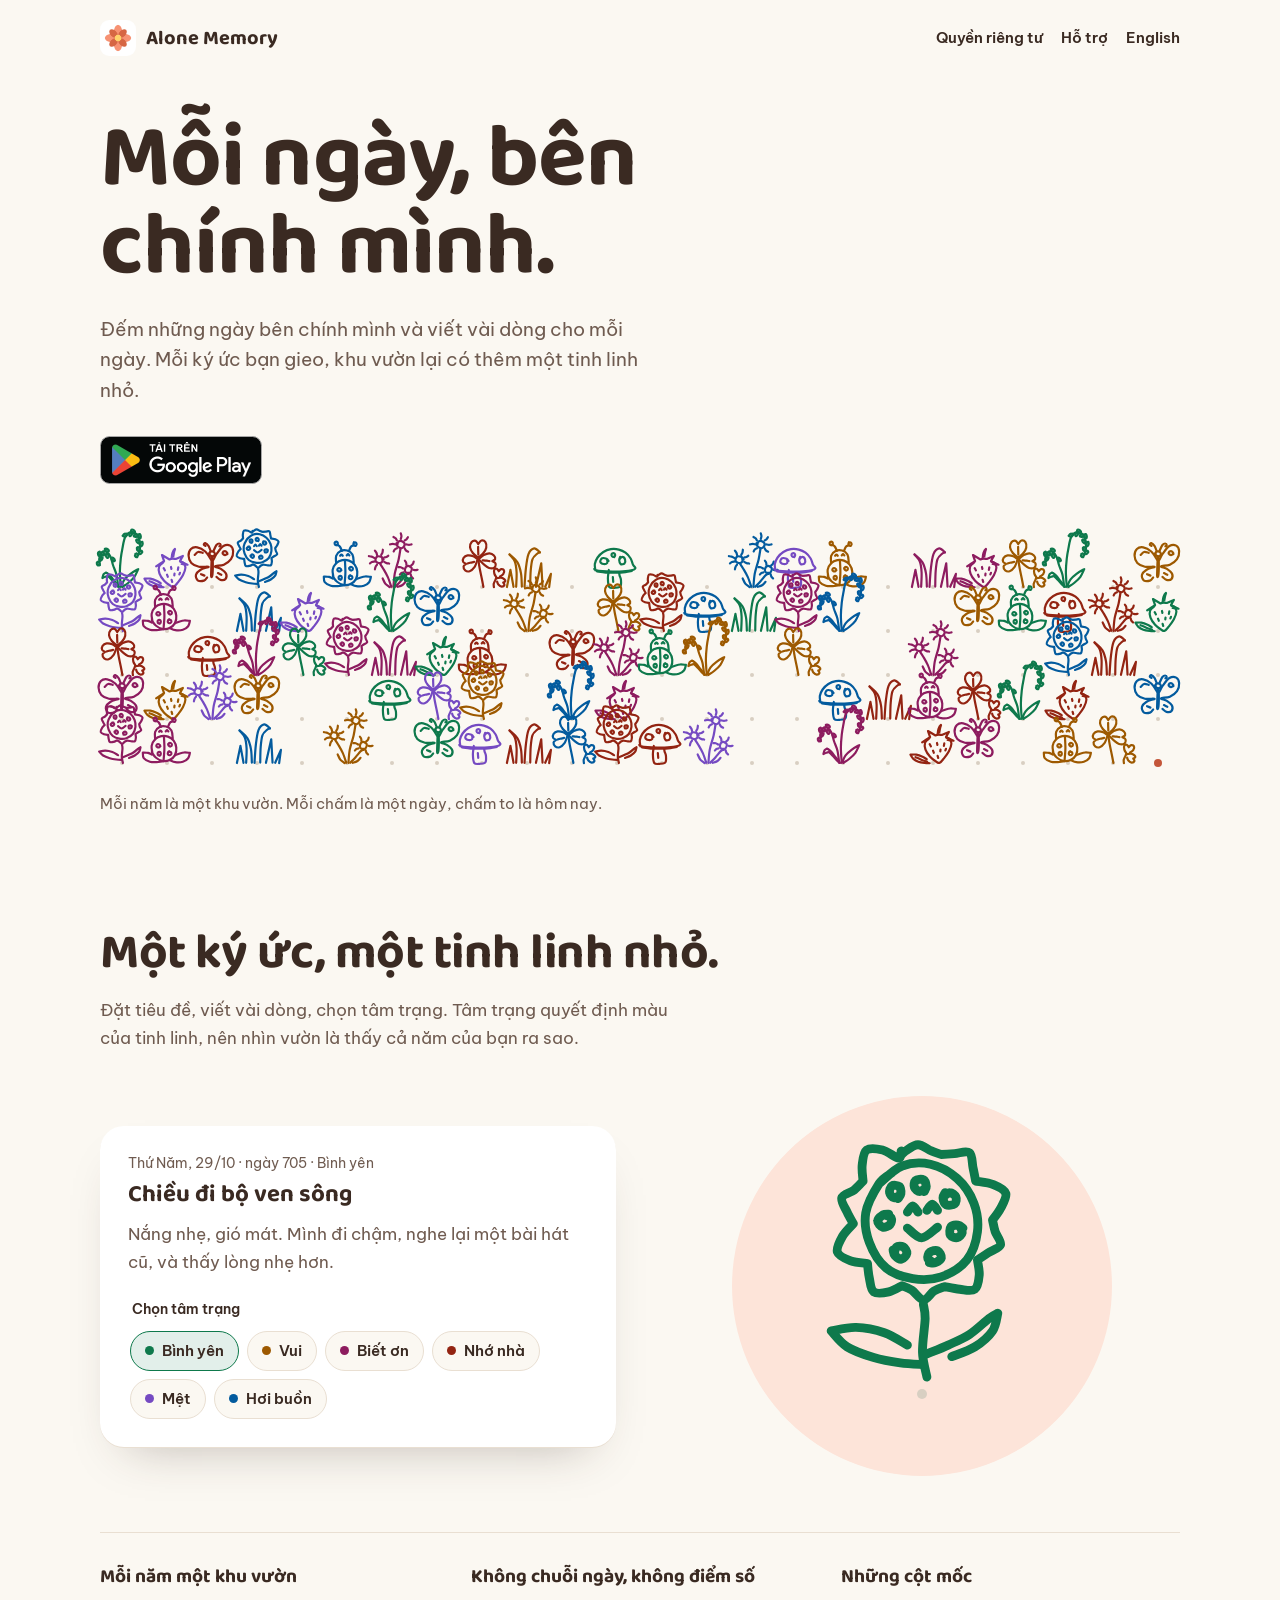
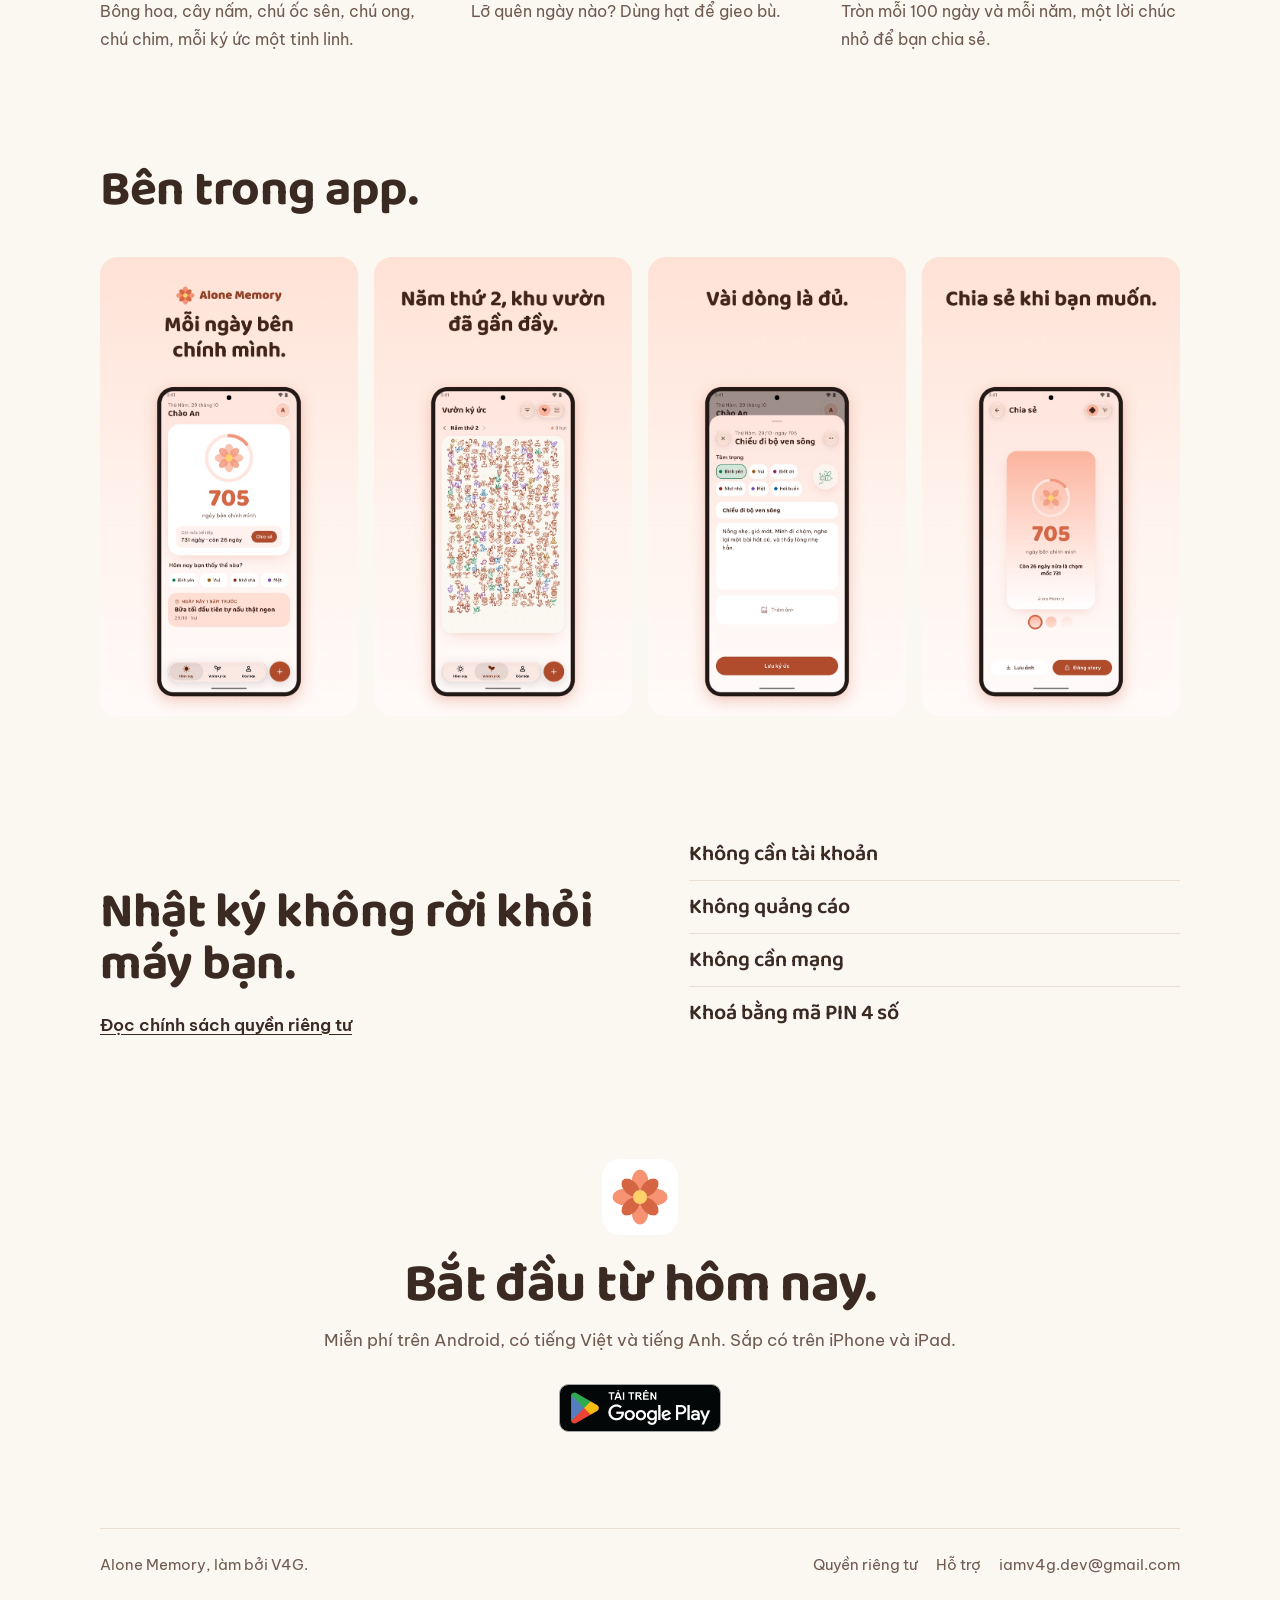
==== vi/index.html @ c2888b8a "Deploy initial build" ====
<!DOCTYPE html>
<html lang="vi">
  <head>
    <meta charset="utf-8"/>
    <link href="/assets/icon.png" rel="icon"/>
    <link href="https://fonts.googleapis.com" rel="preconnect"/>
    <link crossorigin href="https://fonts.gstatic.com" rel="preconnect"/>
    <link href="https://fonts.googleapis.com/css2?family=Baloo+2:wght@600;700&amp;family=Be+Vietnam+Pro:wght@400;600&amp;display=swap" rel="stylesheet"/>
    <link href="/assets/site.css" rel="stylesheet"/>
    <!--$-->
    <meta name="viewport" content="width=device-width, initial-scale=1.0"/>
    <title>Alone Memory</title>
    <meta name="description" content="Đếm ngày bên chính mình, viết vài dòng mỗi ngày, ngắm vườn ký ức lớn dần."/>
    <meta property="og:title" content="Alone Memory"/>
    <meta property="og:description" content="Đếm ngày bên chính mình, viết vài dòng mỗi ngày, ngắm vườn ký ức lớn dần."/>
    <meta property="og:image" content="https://alonememory.v4g.space/assets/feature-vi.jpg"/>
    <!--/-->
    <script src="/main.client.dart.js" defer></script>
  </head>
  <body>
    <svg style="position: absolute" aria-hidden="true" focusable="false" width="0px" height="0px">
      <symbol id="meadow-01" viewBox="-6 -12 36 30" fill="none" stroke="currentColor" stroke-width="1" stroke-linecap="round" stroke-linejoin="round">
        <path d="M11.41 16.1C11.15 15.36 10.46 13.08 9.84 11.69C9.22 10.3 8.28 8.78 7.69 7.77C7.1 6.76 6.54 5.97 6.32 5.61"></path>
        <path d="M12.39 16.1C12.49 15.1 12.59 12.19 12.98 10.12C13.37 8.05 14.3 5.6 14.74 3.65C15.18 1.71 15.48 -0.68 15.63 -1.54"></path>
        <path d="M13.18 16.1C13.57 15.69 14.78 14.48 15.53 13.65C16.28 12.81 17.13 11.7 17.68 11.1C18.24 10.5 18.66 10.2 18.86 10.02"></path>
        <path d="M7.22 2.8C7.23 3.11 7.58 4.22 7.33 4.63C7.07 5.04 6.19 5.34 5.67 5.26C5.15 5.18 4.31 4.63 4.2 4.14C4.09 3.65 4.55 2.58 5.01 2.33C5.48 2.07 6.53 2.38 7.01 2.6C7.49 2.83 7.76 3.5 7.91 3.68"></path>
        <path d="M14.1 -2.64C14.2 -2.94 14.26 -4.13 14.66 -4.43C15.06 -4.74 16.01 -4.73 16.48 -4.48C16.95 -4.22 17.56 -3.41 17.49 -2.91C17.42 -2.4 16.59 -1.52 16.05 -1.44C15.5 -1.35 14.61 -1.99 14.23 -2.38C13.85 -2.76 13.84 -3.49 13.76 -3.72"></path>
        <path d="M19.88 9.8C19.57 9.76 18.4 9.91 18.04 9.58C17.68 9.26 17.53 8.35 17.69 7.85C17.86 7.36 18.55 6.64 19.06 6.62C19.56 6.6 20.55 7.24 20.73 7.74C20.9 8.24 20.42 9.2 20.11 9.63C19.81 10.06 19.09 10.2 18.89 10.31"></path>
        <path d="M8.18 4.73C8.36 4.83 8.88 5.19 9.26 5.32C9.63 5.45 10.24 5.48 10.43 5.51"></path>
        <path d="M8.18 2.77C8.34 2.74 8.85 2.7 9.16 2.57C9.47 2.44 9.89 2.08 10.04 1.99"></path>
        <path d="M6.81 1.59C6.9 1.41 7.26 0.91 7.39 0.52C7.52 0.12 7.56 -0.55 7.59 -0.76"></path>
        <path d="M4.94 1.69C4.89 1.51 4.81 0.96 4.65 0.61C4.49 0.27 4.08 -0.2 3.96 -0.37"></path>
        <path d="M3.67 2.97C3.47 2.87 2.9 2.51 2.49 2.38C2.09 2.25 1.43 2.21 1.22 2.18"></path>
        <path d="M3.67 4.63C3.49 4.66 2.92 4.7 2.59 4.83C2.27 4.96 1.86 5.32 1.71 5.42"></path>
        <path d="M4.94 6C4.83 6.17 4.42 6.62 4.26 6.98C4.09 7.34 4.01 7.96 3.96 8.16"></path>
        <path d="M18.17 -3.21C18.39 -3.18 19.04 -3.01 19.45 -3.01C19.86 -3.01 20.43 -3.18 20.62 -3.21"></path>
        <path d="M17.49 -4.97C17.63 -5.07 18.13 -5.31 18.37 -5.56C18.62 -5.8 18.86 -6.29 18.96 -6.44"></path>
        <path d="M15.72 -5.66C15.77 -5.87 16.02 -6.51 16.02 -6.93C16.02 -7.36 15.77 -7.99 15.72 -8.21"></path>
        <path d="M13.96 -4.97C13.86 -5.14 13.63 -5.69 13.37 -5.95C13.11 -6.21 12.56 -6.44 12.39 -6.54"></path>
        <path d="M13.27 -3.21C13.08 -3.24 12.51 -3.4 12.1 -3.4C11.69 -3.4 11.04 -3.24 10.82 -3.21"></path>
        <path d="M13.96 -1.44C13.81 -1.36 13.32 -1.2 13.08 -0.95C12.83 -0.71 12.59 -0.14 12.49 0.03"></path>
        <path d="M17.49 -1.44C17.59 -1.28 17.81 -0.73 18.08 -0.46C18.34 -0.2 18.89 0.03 19.06 0.12"></path>
        <path d="M21.41 8.36C21.57 8.39 22.06 8.55 22.39 8.55C22.71 8.55 23.2 8.39 23.37 8.36"></path>
        <path d="M20.43 6.4C20.56 6.28 21.02 6 21.21 5.71C21.41 5.42 21.54 4.81 21.6 4.63"></path>
        <path d="M18.27 6.1C18.26 5.94 18.29 5.43 18.17 5.12C18.06 4.81 17.68 4.39 17.59 4.24"></path>
        <path d="M16.8 7.77C16.62 7.67 16.08 7.28 15.72 7.18C15.36 7.08 14.83 7.18 14.65 7.18"></path>
        <path d="M17 9.53C16.83 9.58 16.3 9.66 16.02 9.83C15.74 9.99 15.45 10.4 15.33 10.51"></path>
        <path d="M20.23 10.41C20.28 10.59 20.35 11.18 20.53 11.49C20.71 11.8 21.18 12.15 21.31 12.28"></path>
        <path d="M10.63 16.2C10.3 15.93 9.19 15.28 8.67 14.63C8.15 13.97 7.69 12.67 7.49 12.28"></path>
        <path d="M14.35 16.1C14.68 15.98 15.72 15.79 16.31 15.41C16.9 15.04 17.62 14.11 17.88 13.84"></path>
      </symbol>
      <symbol id="meadow-04" viewBox="-6 -12 36 30" fill="none" stroke="currentColor" stroke-width="1" stroke-linecap="round" stroke-linejoin="round">
        <path d="M7.2 -5.6C7.63 -5.93 8.83 -7.23 9.8 -7.6C10.77 -7.97 11.97 -8.03 13 -7.8C14.03 -7.57 15.18 -6.93 16 -6.2C16.82 -5.47 17.52 -4.4 17.9 -3.4C18.28 -2.4 18.43 -1.27 18.3 -0.2C18.17 0.87 17.78 2.15 17.1 3C16.42 3.85 15.22 4.55 14.2 4.9C13.18 5.25 12.03 5.27 11 5.1C9.97 4.93 8.82 4.58 8 3.9C7.18 3.22 6.48 2.03 6.1 1C5.72 -0.03 5.52 -1.2 5.7 -2.3C5.88 -3.4 6.72 -4.85 7.2 -5.6C7.68 -6.35 8.37 -6.6 8.6 -6.8"></path>
        <path d="M9.4 -8.5C9.53 -8.63 9.83 -9.05 10.2 -9.3C10.57 -9.55 11.12 -10 11.6 -10C12.08 -10 12.67 -9.48 13.1 -9.3C13.53 -9.12 14.02 -8.97 14.2 -8.9C14.45 -8.92 15.17 -8.97 15.7 -9C16.23 -9.03 17.05 -9.37 17.4 -9.1C17.75 -8.83 17.68 -7.93 17.8 -7.4C17.92 -6.87 18.05 -6.15 18.1 -5.9C18.43 -5.83 19.53 -5.73 20.1 -5.5C20.67 -5.27 21.37 -4.95 21.5 -4.5C21.63 -4.05 21.15 -3.3 20.9 -2.8C20.65 -2.3 20.15 -1.72 20 -1.5C20.05 -1.28 20.15 -0.67 20.3 -0.2C20.45 0.27 21.03 0.9 20.9 1.3C20.77 1.7 19.93 1.92 19.5 2.2C19.07 2.48 18.5 2.87 18.3 3C18.33 3.28 18.55 4.15 18.5 4.7C18.45 5.25 18.37 6.03 18 6.3C17.63 6.57 16.87 6.35 16.3 6.3C15.73 6.25 14.88 6.05 14.6 6C14.4 6.08 13.8 6.25 13.4 6.5C13 6.75 12.62 7.52 12.2 7.5C11.78 7.48 11.3 6.67 10.9 6.4C10.5 6.13 9.98 5.98 9.8 5.9C9.55 6.02 8.83 6.48 8.3 6.6C7.77 6.72 6.97 6.87 6.6 6.6C6.23 6.33 6.22 5.53 6.1 5C5.98 4.47 5.93 3.67 5.9 3.4C5.58 3.35 4.57 3.32 4 3.1C3.43 2.88 2.65 2.57 2.5 2.1C2.35 1.63 2.8 0.83 3.1 0.3C3.4 -0.23 4.1 -0.87 4.3 -1.1C4.18 -1.32 3.82 -1.92 3.6 -2.4C3.38 -2.88 2.87 -3.58 3 -4C3.13 -4.42 4 -4.58 4.4 -4.9C4.8 -5.22 5.23 -5.73 5.4 -5.9C5.38 -6.2 5.23 -7.12 5.3 -7.7C5.37 -8.28 5.42 -9.12 5.8 -9.4C6.18 -9.68 7 -9.55 7.6 -9.4C8.2 -9.25 9.05 -8.52 9.4 -8.5C9.75 -8.48 9.65 -9.17 9.7 -9.3"></path>
        <path d="M10.4 -2.4C10.5 -2.52 10.8 -3.1 11 -3.1C11.2 -3.1 11.5 -2.52 11.6 -2.4"></path>
        <path d="M12.6 -2.6C12.7 -2.72 13 -3.3 13.2 -3.3C13.4 -3.3 13.7 -2.72 13.8 -2.6"></path>
        <path d="M10.4 -0.6C10.67 -0.42 11.43 0.52 12 0.5C12.57 0.48 13.5 -0.5 13.8 -0.7"></path>
        <path d="M12.5 -5.16C12.38 -5.09 12.02 -4.72 11.8 -4.73C11.58 -4.73 11.27 -4.98 11.19 -5.19C11.11 -5.39 11.14 -5.81 11.31 -5.96C11.47 -6.1 12 -6.17 12.2 -6.05C12.4 -5.94 12.51 -5.5 12.53 -5.28C12.55 -5.06 12.34 -4.82 12.3 -4.72"></path>
        <path d="M14.45 -4.15C14.57 -4.22 14.96 -4.6 15.2 -4.59C15.44 -4.59 15.77 -4.33 15.86 -4.12C15.95 -3.91 15.92 -3.47 15.73 -3.33C15.55 -3.18 14.99 -3.11 14.77 -3.23C14.55 -3.34 14.43 -3.8 14.41 -4.03C14.39 -4.25 14.62 -4.5 14.66 -4.6"></path>
        <path d="M16.26 -0.88C16.31 -0.74 16.62 -0.3 16.58 -0.07C16.54 0.16 16.23 0.43 16.01 0.48C15.79 0.52 15.37 0.41 15.25 0.21C15.13 0 15.16 -0.55 15.3 -0.74C15.45 -0.93 15.92 -0.96 16.15 -0.93C16.37 -0.91 16.58 -0.65 16.67 -0.59"></path>
        <path d="M13.4 3.32C13.28 3.24 12.77 3.04 12.7 2.84C12.62 2.64 12.77 2.26 12.96 2.11C13.14 1.97 13.59 1.85 13.81 1.95C14.02 2.05 14.27 2.51 14.23 2.74C14.18 2.96 13.76 3.22 13.54 3.31C13.31 3.4 12.98 3.3 12.87 3.3"></path>
        <path d="M8.92 2.36C8.96 2.22 8.99 1.68 9.16 1.54C9.32 1.4 9.72 1.4 9.92 1.52C10.11 1.64 10.37 2.01 10.34 2.24C10.31 2.47 9.96 2.87 9.74 2.91C9.51 2.95 9.14 2.65 8.98 2.48C8.82 2.31 8.81 1.97 8.78 1.87"></path>
        <path d="M7.76 -2.11C7.9 -2.05 8.45 -1.93 8.57 -1.75C8.68 -1.56 8.6 -1.17 8.44 -0.99C8.28 -0.82 7.85 -0.63 7.62 -0.7C7.38 -0.76 7.03 -1.17 7.04 -1.4C7.04 -1.63 7.42 -1.95 7.63 -2.08C7.84 -2.2 8.19 -2.15 8.3 -2.17"></path>
        <path d="M9.61 -4.34C9.49 -4.29 9.09 -3.98 8.88 -4.02C8.68 -4.06 8.43 -4.37 8.39 -4.59C8.35 -4.81 8.45 -5.23 8.64 -5.35C8.82 -5.47 9.32 -5.44 9.49 -5.3C9.66 -5.15 9.68 -4.68 9.66 -4.45C9.63 -4.23 9.4 -4.02 9.35 -3.93"></path>
        <path d="M12.6 16.2C12.52 15.73 12.13 14.5 12.1 13.4C12.07 12.3 12.38 10.5 12.4 9.6C12.42 8.7 12.23 8.27 12.2 8"></path>
        <path d="M12.2 14.8C11.77 14.77 10.53 14.73 9.6 14.6C8.67 14.47 7.6 14.3 6.6 14C5.6 13.7 4.4 13.3 3.6 12.8C2.8 12.3 2.1 11.3 1.8 11C2.27 10.93 3.6 10.57 4.6 10.6C5.6 10.63 6.83 10.87 7.8 11.2C8.77 11.53 9.97 12.37 10.4 12.6"></path>
        <path d="M12.6 13.6C13 13.43 14.2 12.97 15 12.6C15.8 12.23 16.63 11.9 17.4 11.4C18.17 10.9 19.07 10 19.6 9.6C20.13 9.2 20.43 9.1 20.6 9C20.5 9.33 20.43 10.37 20 11C19.57 11.63 18.77 12.32 18 12.8C17.23 13.28 15.83 13.72 15.4 13.9"></path>
      </symbol>
      <symbol id="meadow-07" viewBox="-6 -12 36 30" fill="none" stroke="currentColor" stroke-width="1" stroke-linecap="round" stroke-linejoin="round">
        <path d="M12.37 16.18C12.25 15.54 11.91 13.7 11.63 12.32C11.36 10.94 10.97 9.31 10.71 7.9C10.45 6.49 10.18 4.53 10.07 3.86"></path>
        <path d="M9.98 2.94C9.58 2.57 8.2 1.53 7.58 0.73C6.97 -0.07 6.39 -1.02 6.3 -1.85C6.2 -2.68 6.6 -3.75 7.03 -4.24C7.46 -4.73 8.38 -4.95 8.87 -4.79C9.36 -4.64 9.79 -3.57 9.98 -3.32C10.22 -3.6 10.9 -4.82 11.45 -4.98C12 -5.13 12.92 -4.79 13.29 -4.24C13.66 -3.69 13.81 -2.49 13.66 -1.66C13.5 -0.84 12.95 -0.01 12.37 0.73C11.79 1.46 10.53 2.41 10.16 2.75"></path>
        <path d="M10.07 1.46C10.05 1.1 9.99 -0.16 9.98 -0.74C9.96 -1.33 9.98 -1.82 9.98 -2.03"></path>
        <path d="M10.44 3.3C10.79 3.03 11.77 2.05 12.55 1.65C13.33 1.25 14.36 0.88 15.13 0.91C15.89 0.94 16.72 1.4 17.15 1.83C17.58 2.26 17.83 3.06 17.7 3.49C17.58 3.92 16.63 4.25 16.42 4.41C16.66 4.59 17.73 5.02 17.89 5.51C18.04 6 17.83 7.01 17.34 7.35C16.85 7.69 15.74 7.78 14.94 7.54C14.15 7.29 13.29 6.48 12.55 5.88C11.82 5.28 10.87 4.27 10.53 3.95"></path>
        <path d="M12 4.04C12.31 4.07 13.32 4.16 13.84 4.22C14.36 4.29 14.91 4.38 15.13 4.41"></path>
        <path d="M9.7 3.49C9.38 3.27 8.52 2.48 7.77 2.2C7.02 1.92 5.93 1.71 5.19 1.83C4.46 1.95 3.69 2.45 3.35 2.94C3.01 3.43 2.98 4.32 3.17 4.78C3.35 5.24 4.24 5.54 4.46 5.7C4.27 5.88 3.41 6.31 3.35 6.8C3.29 7.29 3.63 8.27 4.09 8.64C4.55 9.01 5.41 9.25 6.11 9.01C6.82 8.76 7.75 7.97 8.32 7.17C8.89 6.37 9.32 4.71 9.52 4.22"></path>
        <path d="M8.14 4.78C7.83 4.84 6.79 5.02 6.3 5.14C5.81 5.27 5.38 5.45 5.19 5.51"></path>
        <path d="M17.15 16.28C17.14 16.02 16.95 15.25 17.06 14.71C17.17 14.18 17.6 13.52 17.8 13.06C18 12.6 18.18 12.14 18.26 11.95"></path>
        <path d="M18.26 11.77C18.1 11.49 17.49 10.69 17.34 10.11C17.18 9.53 17.15 8.64 17.34 8.27C17.52 7.9 18.1 7.78 18.44 7.9C18.78 8.03 19.21 8.82 19.36 9.01C19.54 8.85 20.07 8.15 20.46 8.09C20.86 8.03 21.6 8.27 21.75 8.64C21.91 9.01 21.69 9.84 21.38 10.3C21.08 10.76 20.16 11.22 19.91 11.4"></path>
        <path d="M18.62 12.14C18.93 12.11 19.91 11.86 20.46 11.95C21.02 12.04 21.63 12.41 21.94 12.69C22.24 12.96 22.4 13.36 22.3 13.61C22.21 13.85 21.54 14.07 21.38 14.16C21.48 14.34 22.06 14.96 21.94 15.26C21.81 15.57 21.11 16.03 20.65 16C20.19 15.97 19.51 15.45 19.18 15.08C18.84 14.71 18.72 14.01 18.62 13.79"></path>
      </symbol>
      <symbol id="meadow-11" viewBox="-6 -12 36 30" fill="none" stroke="currentColor" stroke-width="1" stroke-linecap="round" stroke-linejoin="round">
        <path d="M2.6 16.2L4.2 8.4L5.6 16.1"></path>
        <path d="M6.8 16.1C6.83 15.02 7.1 11.52 7 9.6C6.9 7.68 6.73 5.97 6.2 4.6C5.67 3.23 4.2 1.93 3.8 1.4"></path>
        <path d="M9.4 16C9.33 15 9.33 11.83 9 10C8.67 8.17 8.27 6.43 7.4 5C6.53 3.57 4.4 2 3.8 1.4"></path>
        <path d="M10.6 16.1C10.7 14.75 10.9 10.48 11.2 8C11.5 5.52 11.77 2.77 12.4 1.2C13.03 -0.37 14.13 -1.27 15 -1.4C15.87 -1.53 17.17 0.1 17.6 0.4"></path>
        <path d="M13.2 16C13.23 14.83 13.23 11.07 13.4 9C13.57 6.93 13.73 4.9 14.2 3.6C14.67 2.3 15.63 1.73 16.2 1.2C16.77 0.67 17.37 0.53 17.6 0.4"></path>
        <path d="M15.8 16.1L18.2 5.4L18.8 16"></path>
        <path d="M20 16.1L22.6 10.2L21.8 16.2"></path>
      </symbol>
      <symbol id="meadow-12" viewBox="-6 -12 36 30" fill="none" stroke="currentColor" stroke-width="1" stroke-linecap="round" stroke-linejoin="round">
        <path d="M11.61 16.1C11.55 14.95 11.22 11.33 11.22 9.21C11.22 7.09 11.42 5.17 11.61 3.39C11.81 1.61 12.06 0.16 12.39 -1.46C12.71 -3.08 12.97 -5.11 13.55 -6.31C14.13 -7.51 15.01 -8.38 15.88 -8.64C16.75 -8.9 18.08 -8.48 18.79 -7.86C19.5 -7.25 19.89 -6.02 20.15 -4.95C20.41 -3.89 20.44 -2.56 20.34 -1.46C20.25 -0.36 19.7 1.13 19.57 1.64"></path>
        <path d="M12.88 -6.84C12.85 -6.95 12.6 -7.28 12.72 -7.48C12.85 -7.69 13.33 -7.98 13.63 -8.05C13.93 -8.13 14.43 -8.08 14.51 -7.92C14.6 -7.76 14.39 -7.28 14.14 -7.1C13.89 -6.91 13.28 -6.81 13 -6.81C12.72 -6.8 12.55 -7.04 12.46 -7.09"></path>
        <path d="M16.26 -8.75C16.35 -8.68 16.76 -8.58 16.8 -8.36C16.84 -8.13 16.67 -7.62 16.49 -7.38C16.32 -7.15 15.91 -6.88 15.74 -6.95C15.58 -7.01 15.42 -7.5 15.48 -7.79C15.55 -8.08 15.94 -8.52 16.15 -8.69C16.36 -8.86 16.64 -8.79 16.74 -8.81"></path>
        <path d="M17.6 -8.35C17.42 -8.44 16.76 -8.67 16.55 -8.89C16.35 -9.11 16.25 -9.52 16.35 -9.67C16.45 -9.83 16.87 -9.93 17.16 -9.81C17.45 -9.69 18 -9.19 18.1 -8.95C18.19 -8.71 17.92 -8.44 17.73 -8.35C17.54 -8.27 17.07 -8.44 16.94 -8.46"></path>
        <path d="M19.45 -7.45C19.44 -7.34 19.56 -6.94 19.37 -6.79C19.19 -6.65 18.63 -6.53 18.33 -6.57C18.02 -6.6 17.57 -6.81 17.54 -6.99C17.51 -7.17 17.87 -7.55 18.17 -7.64C18.47 -7.73 19.08 -7.62 19.34 -7.53C19.6 -7.43 19.69 -7.15 19.76 -7.07"></path>
        <path d="M20.73 -6.77C20.67 -6.64 20.49 -6.05 20.32 -5.99C20.16 -5.93 19.85 -6.17 19.73 -6.42C19.62 -6.67 19.54 -7.25 19.63 -7.5C19.72 -7.74 20.09 -7.98 20.28 -7.89C20.46 -7.8 20.67 -7.24 20.73 -6.94C20.79 -6.64 20.66 -6.22 20.65 -6.08"></path>
        <path d="M20.33 -4.02C20.24 -3.96 20.01 -3.6 19.77 -3.66C19.53 -3.71 19.07 -4.09 18.89 -4.35C18.71 -4.62 18.56 -5.12 18.68 -5.25C18.8 -5.39 19.34 -5.35 19.61 -5.16C19.88 -4.98 20.21 -4.43 20.31 -4.15C20.42 -3.88 20.25 -3.63 20.24 -3.53"></path>
        <path d="M20.99 -4.19C21.09 -4.14 21.5 -4.1 21.57 -3.88C21.64 -3.66 21.55 -3.13 21.4 -2.87C21.26 -2.62 20.9 -2.3 20.73 -2.34C20.55 -2.38 20.33 -2.84 20.35 -3.13C20.38 -3.43 20.7 -3.93 20.88 -4.12C21.06 -4.32 21.36 -4.29 21.45 -4.32"></path>
        <path d="M19.53 -0.21C19.43 -0.37 19.01 -0.89 18.95 -1.17C18.9 -1.46 19.04 -1.84 19.21 -1.92C19.37 -1.99 19.77 -1.87 19.95 -1.63C20.12 -1.38 20.32 -0.7 20.27 -0.45C20.22 -0.21 19.85 -0.12 19.64 -0.15C19.44 -0.18 19.14 -0.55 19.04 -0.63"></path>
        <path d="M21.28 -0.13C21.25 0.03 21.25 0.57 21.1 0.79C20.94 1.02 20.54 1.24 20.35 1.23C20.15 1.22 19.89 0.98 19.9 0.73C19.92 0.49 20.24 -0.08 20.46 -0.24C20.68 -0.39 21.07 -0.32 21.22 -0.22C21.38 -0.12 21.38 0.27 21.41 0.36"></path>
        <path d="M18.39 2.48C18.35 2.32 18.1 1.76 18.14 1.49C18.17 1.23 18.43 0.94 18.61 0.92C18.79 0.89 19.13 1.1 19.22 1.36C19.32 1.61 19.3 2.26 19.17 2.46C19.05 2.66 18.67 2.64 18.49 2.57C18.3 2.49 18.13 2.09 18.06 1.99"></path>
        <path d="M10.45 16.1C10.32 15.18 10.06 12.2 9.67 10.57C9.28 8.94 8.57 7.66 8.12 6.3C7.67 4.94 7.51 3.45 6.96 2.42C6.41 1.39 5.5 0.42 4.82 0.09C4.14 -0.23 3.37 0 2.88 0.48C2.4 0.97 2.04 2.03 1.91 3C1.78 3.97 2.07 5.75 2.11 6.3"></path>
        <path d="M8.76 3.62C8.74 3.75 8.82 4.32 8.68 4.42C8.54 4.52 8.13 4.4 7.91 4.22C7.68 4.03 7.36 3.54 7.34 3.3C7.33 3.06 7.6 2.74 7.82 2.77C8.05 2.8 8.49 3.22 8.68 3.47C8.87 3.72 8.92 4.12 8.97 4.25"></path>
        <path d="M5.54 1.17C5.64 1.33 6.06 1.85 6.11 2.13C6.17 2.42 6.03 2.8 5.86 2.88C5.69 2.95 5.3 2.83 5.12 2.59C4.94 2.34 4.75 1.66 4.8 1.41C4.85 1.17 5.22 1.08 5.42 1.11C5.63 1.14 5.93 1.51 6.03 1.59"></path>
        <path d="M4.43 -0.71C4.49 -0.8 4.61 -1.2 4.83 -1.23C5.06 -1.26 5.57 -1.07 5.8 -0.89C6.03 -0.71 6.28 -0.29 6.21 -0.13C6.13 0.04 5.65 0.18 5.36 0.1C5.07 0.02 4.64 -0.38 4.48 -0.59C4.31 -0.81 4.4 -1.09 4.38 -1.19"></path>
        <path d="M4.24 1.5C4.08 1.53 3.56 1.76 3.28 1.71C3 1.66 2.61 1.39 2.53 1.21C2.45 1.02 2.56 0.68 2.8 0.6C3.04 0.52 3.72 0.57 3.97 0.7C4.22 0.84 4.32 1.22 4.29 1.41C4.27 1.59 3.91 1.75 3.83 1.82"></path>
        <path d="M2.39 1.34C2.3 1.46 2.07 2.04 1.9 2.08C1.72 2.12 1.44 1.85 1.35 1.59C1.26 1.33 1.25 0.74 1.36 0.5C1.48 0.27 1.87 0.07 2.05 0.18C2.22 0.29 2.37 0.86 2.4 1.17C2.43 1.48 2.26 1.88 2.23 2.02"></path>
        <path d="M2.92 3.89C2.78 3.92 2.25 4.19 2.09 4.11C1.94 4.03 1.88 3.65 1.98 3.41C2.07 3.16 2.41 2.72 2.65 2.62C2.88 2.52 3.3 2.63 3.37 2.83C3.43 3.02 3.19 3.53 3.03 3.77C2.87 4.02 2.49 4.2 2.38 4.28"></path>
        <path d="M1.26 6.32C1.17 6.18 0.77 5.71 0.73 5.45C0.69 5.19 0.84 4.84 1.01 4.76C1.17 4.69 1.56 4.78 1.73 5C1.89 5.22 2.06 5.84 2 6.07C1.94 6.3 1.57 6.39 1.37 6.37C1.17 6.35 0.89 6.02 0.8 5.95"></path>
        <path d="M11.81 15.81C12.06 15.29 12.65 13.64 13.36 12.7C14.07 11.76 15.04 10.96 16.07 10.18C17.11 9.4 18.98 8.4 19.57 8.05C19.28 8.63 18.56 10.5 17.82 11.54C17.08 12.57 16.01 13.49 15.1 14.25C14.2 15.01 12.84 15.79 12.39 16.1"></path>
        <path d="M10.64 15.81C10.32 15.42 9.35 14.29 8.7 13.48C8.06 12.67 7.38 11.6 6.76 10.96C6.15 10.31 5.31 9.82 5.02 9.6C4.82 9.73 4.14 9.95 3.85 10.37C3.56 10.79 3.37 11.83 3.27 12.12C3.5 12.02 4.21 11.67 4.63 11.54C5.05 11.41 5.27 11.09 5.79 11.34C6.31 11.6 7.09 12.44 7.73 13.09C8.38 13.74 9.15 14.72 9.67 15.22C10.19 15.73 10.64 15.95 10.84 16.1"></path>
      </symbol>
      <symbol id="meadow-16" viewBox="-6 -12 36 30" fill="none" stroke="currentColor" stroke-width="1" stroke-linecap="round" stroke-linejoin="round">
        <path d="M1.92 8.62C1.88 8.14 1.49 6.72 1.65 5.74C1.82 4.76 2.27 3.68 2.91 2.77C3.56 1.85 4.51 0.88 5.52 0.25C6.52 -0.38 7.77 -0.83 8.94 -1.01C10.11 -1.19 11.43 -1.1 12.54 -0.83C13.65 -0.56 14.7 -0.07 15.6 0.61C16.5 1.28 17.37 2.31 17.94 3.22C18.51 4.14 18.66 5.38 19.02 6.1C19.38 6.82 20.13 7.15 20.1 7.54C20.07 7.93 19.8 8.18 18.84 8.44C17.88 8.7 15.87 8.95 14.34 9.07C12.81 9.19 11.19 9.18 9.66 9.16C8.13 9.14 6.45 9.1 5.16 8.98C3.87 8.86 2.55 8.61 1.92 8.44C1.29 8.27 1.47 8.06 1.38 7.99"></path>
        <path d="M2.64 9.07C3.3 9.16 5.19 9.5 6.6 9.61C8.01 9.71 9.6 9.73 11.1 9.7C12.6 9.67 14.37 9.56 15.6 9.43C16.83 9.29 18 8.98 18.48 8.89"></path>
        <path d="M7.19 3.54C7.21 3.82 7.56 4.81 7.3 5.18C7.04 5.55 6.15 5.82 5.62 5.74C5.09 5.67 4.24 5.18 4.13 4.74C4.02 4.31 4.48 3.35 4.96 3.12C5.43 2.89 6.49 3.16 6.98 3.36C7.47 3.57 7.74 4.17 7.89 4.33"></path>
        <path d="M12.79 3.54C13.02 3.36 13.73 2.47 14.16 2.48C14.59 2.49 15.2 3.1 15.37 3.61C15.53 4.11 15.47 5.13 15.13 5.48C14.8 5.83 13.77 6 13.37 5.72C12.97 5.44 12.76 4.37 12.72 3.82C12.69 3.28 13.1 2.69 13.17 2.47"></path>
        <path d="M10.8 2.1C10.64 2.17 10.13 2.52 9.87 2.47C9.61 2.42 9.29 2.07 9.24 1.82C9.19 1.56 9.32 1.08 9.55 0.94C9.79 0.81 10.43 0.83 10.64 1C10.86 1.18 10.9 1.71 10.87 1.97C10.84 2.23 10.53 2.48 10.47 2.58"></path>
        <path d="M8.04 8.44C7.96 9.07 7.56 10.93 7.59 12.22C7.62 13.51 7.69 15.46 8.22 16.18C8.74 16.9 9.9 16.59 10.74 16.54C11.58 16.5 12.79 16.51 13.26 15.91C13.72 15.31 13.59 13.76 13.53 12.94C13.47 12.12 13.04 11.52 12.9 10.96C12.77 10.41 12.75 9.83 12.72 9.61"></path>
        <path d="M9.84 11.68C9.87 12.04 9.99 13.48 10.02 13.84"></path>
      </symbol>
      <symbol id="meadow-18" viewBox="-6 -12 36 30" fill="none" stroke="currentColor" stroke-width="1" stroke-linecap="round" stroke-linejoin="round">
        <path d="M10.48 4.98C10.16 5.3 8.87 6.03 8.58 6.88C8.29 7.74 8.39 9.03 8.77 10.11C9.15 11.19 10.04 12.42 10.86 13.34C11.68 14.26 12.98 15.16 13.71 15.62C14.44 16.08 14.66 16.35 15.23 16.1C15.8 15.84 16.43 14.97 17.13 14.1C17.83 13.23 18.84 11.98 19.41 10.87C19.98 9.76 20.49 8.37 20.55 7.45C20.61 6.53 20.17 5.82 19.79 5.36C19.41 4.9 18.52 4.81 18.27 4.7"></path>
        <path d="M9.72 5.55C9.31 5.76 7.66 6.58 7.25 6.79C7.85 6.39 10.26 4.81 10.86 4.41C10.7 3.95 10.07 2.11 9.91 1.66C10.48 1.99 12.76 3.32 13.33 3.65C13.52 3.59 13.99 3.3 14.47 3.27C14.94 3.24 15.89 3.43 16.18 3.46C16.72 3.22 18.87 2.27 19.41 2.04C19.19 2.43 18.3 4.01 18.08 4.41C18.65 4.68 20.93 5.76 21.5 6.03C21.06 5.98 19.28 5.79 18.84 5.74"></path>
        <path d="M14.28 3.27C14.34 2.86 14.41 1.53 14.66 0.8C14.91 0.07 15.67 -1 15.8 -1.1C15.93 -1.19 15.55 -0.34 15.42 0.23C15.29 0.8 15.1 1.97 15.04 2.32"></path>
        <path d="M10.67 7.64C10.77 7.8 11.14 8.43 11.24 8.59"></path>
        <path d="M13.99 7.07C14.03 7.21 14.15 7.78 14.19 7.93"></path>
        <path d="M17.32 7.26C17.29 7.45 17.16 8.21 17.13 8.4"></path>
        <path d="M12.19 10.59C12.25 10.74 12.51 11.38 12.57 11.54"></path>
        <path d="M15.61 10.11C15.59 10.24 15.53 10.74 15.51 10.87"></path>
        <path d="M14.28 12.96C14.33 13.12 14.52 13.75 14.56 13.91"></path>
        <path d="M18.08 9.73C18.03 9.86 17.84 10.36 17.8 10.49"></path>
        <path d="M10.67 16.29C10.29 16.27 9.25 16.3 8.39 16.19C7.54 16.08 6.39 15.94 5.54 15.62C4.69 15.3 3.86 14.83 3.26 14.29C2.66 13.75 2.15 12.71 1.93 12.39C2.37 12.39 3.67 12.23 4.59 12.39C5.51 12.55 6.65 12.99 7.44 13.34C8.23 13.69 9.02 14.29 9.34 14.48"></path>
        <path d="M9.53 15.62C9.09 15.46 7.76 15.02 6.87 14.67C5.98 14.32 4.65 13.72 4.21 13.53"></path>
      </symbol>
      <symbol id="meadow-22" viewBox="-6 -12 36 30" fill="none" stroke="currentColor" stroke-width="1" stroke-linecap="round" stroke-linejoin="round">
        <path d="M5.6 11.8C5.53 11.23 5 9.47 5.2 8.4C5.4 7.33 6.07 6.13 6.8 5.4C7.53 4.67 8.63 4.2 9.6 4C10.57 3.8 11.67 3.87 12.6 4.2C13.53 4.53 14.57 5.17 15.2 6C15.83 6.83 16.3 8.1 16.4 9.2C16.5 10.3 16.3 11.67 15.8 12.6C15.3 13.53 14.37 14.37 13.4 14.8C12.43 15.23 11.03 15.37 10 15.2C8.97 15.03 7.93 14.37 7.2 13.8C6.47 13.23 5.92 12.33 5.6 11.8C5.28 11.27 5.35 10.8 5.3 10.6"></path>
        <path d="M6.8 5.4C6.8 4.83 6.47 2.93 6.8 2C7.13 1.07 7.97 0.2 8.8 -0.2C9.63 -0.6 10.9 -0.67 11.8 -0.4C12.7 -0.13 13.7 0.5 14.2 1.4C14.7 2.3 14.7 4.4 14.8 5"></path>
        <path d="M8.6 2C8.7 1.9 9 1.4 9.2 1.4C9.4 1.4 9.7 1.9 9.8 2"></path>
        <path d="M11.6 1.8C11.7 1.7 12 1.2 12.2 1.2C12.4 1.2 12.7 1.7 12.8 1.8"></path>
        <path d="M10.8 4.2C10.83 5.1 11.03 7.75 11 9.6C10.97 11.45 10.67 14.35 10.6 15.3"></path>
        <path d="M9 8.13C8.95 8.27 8.92 8.84 8.72 8.99C8.53 9.14 8.06 9.13 7.83 9.01C7.59 8.89 7.29 8.5 7.33 8.26C7.37 8.01 7.77 7.59 8.04 7.55C8.31 7.51 8.75 7.82 8.94 8C9.12 8.18 9.13 8.54 9.17 8.64"></path>
        <path d="M12.85 8.09C12.89 7.94 12.92 7.33 13.11 7.17C13.29 7.02 13.73 7.02 13.95 7.15C14.17 7.28 14.45 7.69 14.42 7.95C14.39 8.21 14 8.66 13.75 8.7C13.5 8.75 13.08 8.42 12.91 8.22C12.73 8.03 12.72 7.65 12.69 7.54"></path>
        <path d="M9.21 12.51C9.07 12.55 8.56 12.81 8.34 12.72C8.12 12.64 7.9 12.25 7.9 12C7.89 11.75 8.09 11.31 8.32 11.22C8.54 11.13 9.1 11.25 9.26 11.44C9.42 11.64 9.36 12.16 9.29 12.4C9.22 12.64 8.92 12.83 8.84 12.91"></path>
        <path d="M12.71 11.29C12.87 11.25 13.45 10.99 13.7 11.08C13.94 11.16 14.19 11.55 14.19 11.8C14.2 12.05 13.98 12.49 13.72 12.58C13.46 12.67 12.84 12.55 12.66 12.36C12.47 12.16 12.54 11.64 12.62 11.4C12.7 11.16 13.04 10.97 13.13 10.89"></path>
        <path d="M9.4 -0.2C9.27 -0.5 8.93 -1.53 8.6 -2C8.27 -2.47 7.6 -2.83 7.4 -3"></path>
        <path d="M7.49 -3.23C7.36 -3.17 6.9 -2.85 6.67 -2.89C6.44 -2.93 6.15 -3.25 6.11 -3.49C6.06 -3.72 6.18 -4.15 6.38 -4.28C6.59 -4.4 7.16 -4.38 7.36 -4.22C7.55 -4.07 7.58 -3.58 7.55 -3.34C7.53 -3.11 7.26 -2.89 7.2 -2.8"></path>
        <path d="M12.6 -0.2C12.77 -0.53 13.23 -1.77 13.6 -2.2C13.97 -2.63 14.6 -2.7 14.8 -2.8"></path>
        <path d="M14.7 -3.67C14.81 -3.76 15.18 -4.17 15.4 -4.17C15.62 -4.16 15.94 -3.88 16.02 -3.64C16.1 -3.41 16.07 -2.93 15.9 -2.76C15.73 -2.6 15.2 -2.52 15 -2.65C14.79 -2.78 14.68 -3.29 14.66 -3.54C14.64 -3.79 14.85 -4.07 14.89 -4.17"></path>
        <path d="M10.4 15.4C9.9 15.47 8.4 15.77 7.4 15.8C6.4 15.83 5.37 15.9 4.4 15.6C3.43 15.3 2.13 14.7 1.6 14C1.07 13.3 1.27 11.83 1.2 11.4C1.6 11.43 2.9 11.43 3.6 11.6C4.3 11.77 5.1 12.27 5.4 12.4"></path>
        <path d="M13.4 14.8C13.83 14.97 15 15.67 16 15.8C17 15.93 18.43 15.9 19.4 15.6C20.37 15.3 21.27 14.67 21.8 14C22.33 13.33 22.47 12 22.6 11.6C22.17 11.57 20.83 11.33 20 11.4C19.17 11.47 18.27 11.8 17.6 12C16.93 12.2 16.27 12.5 16 12.6"></path>
      </symbol>
      <symbol id="meadow-23" viewBox="-6 -12 36 30" fill="none" stroke="currentColor" stroke-width="1" stroke-linecap="round" stroke-linejoin="round">
        <path d="M12.1 2.18C12.06 2.88 11.95 4.86 11.9 6.4C11.86 7.94 11.73 10.69 11.81 11.39C11.89 12.1 12.26 11.39 12.38 10.62C12.51 9.86 12.56 8.06 12.58 6.78C12.59 5.5 12.5 3.58 12.48 2.94"></path>
        <path d="M11.11 1.6C11.14 1.39 11.03 0.57 11.27 0.31C11.52 0.06 12.2 -0.05 12.57 0.07C12.94 0.19 13.48 0.67 13.49 1.02C13.5 1.38 13.03 2.07 12.65 2.19C12.28 2.32 11.56 1.98 11.24 1.76C10.91 1.55 10.81 1.05 10.72 0.91"></path>
        <path d="M11.71 3.71C11.28 3.1 10.16 0.99 9.12 0.06C8.08 -0.86 6.56 -1.66 5.47 -1.86C4.38 -2.05 3.25 -1.73 2.59 -1.09C1.94 -0.45 1.5 0.93 1.54 1.98C1.57 3.04 2 4.42 2.78 5.25C3.57 6.08 4.93 6.69 6.24 6.98C7.55 7.26 10.53 6.75 10.66 6.98C10.78 7.2 7.97 7.71 7.01 8.32C6.05 8.93 5.12 9.82 4.9 10.62C4.67 11.42 5.06 12.67 5.66 13.12C6.27 13.57 7.82 13.52 8.54 13.31C9.26 13.1 9.74 12.11 9.98 11.87"></path>
        <path d="M12.77 3.9C13.06 3.39 13.73 1.89 14.5 0.83C15.26 -0.22 16.38 -1.86 17.38 -2.43C18.37 -3.01 19.71 -3.01 20.45 -2.62C21.18 -2.24 21.73 -1.15 21.79 -0.13C21.86 0.9 21.54 2.5 20.83 3.52C20.13 4.54 18.78 5.47 17.57 6.02C16.35 6.56 13.76 6.46 13.54 6.78C13.31 7.1 15.39 7.39 16.22 7.94C17.06 8.48 18.18 9.28 18.53 10.05C18.88 10.82 18.75 12.06 18.34 12.54C17.92 13.02 16.72 13.09 16.03 12.93C15.34 12.77 14.51 11.81 14.21 11.58"></path>
        <path d="M4.32 1.6C4.58 1.38 5.25 0.42 5.86 0.26C6.46 0.1 7.62 0.58 7.97 0.64"></path>
        <path d="M19.09 0.68C19 0.83 18.83 1.43 18.55 1.55C18.28 1.67 17.71 1.59 17.45 1.41C17.19 1.24 16.92 0.78 17.02 0.52C17.12 0.27 17.71 -0.1 18.05 -0.1C18.39 -0.1 18.85 0.31 19.04 0.54C19.23 0.76 19.15 1.14 19.18 1.26"></path>
        <path d="M7.2 10.34C7.46 10.45 8.48 10.9 8.74 11.01"></path>
        <path d="M14.88 9.86C15.14 9.98 16.16 10.5 16.42 10.62"></path>
        <path d="M11.62 -0.03C11.46 -0.43 11.07 -1.81 10.66 -2.43C10.24 -3.06 9.49 -3.68 9.12 -3.78C8.75 -3.87 8.43 -3.22 8.45 -3.01C8.46 -2.8 9.09 -2.61 9.22 -2.53"></path>
        <path d="M12.77 0.06C12.99 -0.42 13.63 -2.21 14.11 -2.82C14.59 -3.42 15.31 -3.62 15.65 -3.58C15.98 -3.55 16.14 -2.83 16.13 -2.62C16.11 -2.42 15.65 -2.38 15.55 -2.34"></path>
      </symbol>
    </svg>
    <header class="wrap top">
      <a class="brand" href="/vi/"><img alt src="/assets/icon.png"/><span>Alone Memory</span></a>
      <nav aria-label="Liên kết">
        <a href="/privacy.html#vi">Quyền riêng tư</a>
        <a href="/support.html#vi">Hỗ trợ</a>
        <a lang="en" href="/">English</a>
      </nav>
    </header>
    <main>
      <section class="wrap hero">
        <h1>Mỗi ngày, bên chính mình.</h1>
        <p class="lead">
          Đếm những ngày bên chính mình và viết vài dòng cho mỗi ngày. Mỗi ký ức bạn gieo, khu vườn lại có thêm một tinh linh nhỏ.
        </p>
        <div class="badges">
          <a class="badge play play-vi" href="https://play.google.com/store/apps/details?id=com.pvv.beenalonememory&amp;hl=vi"><img alt="Tải nội dung trên Google Play" src="/assets/play-vi-mark.png"/></a>
        </div>
        <!--@garden data={"lang":"vi"}-->
        <div class="garden" role="img" aria-label="Một khu vườn ký ức"></div>
        <!--/@garden-->
        <p class="garden-note">Mỗi năm là một khu vườn. Mỗi chấm là một ngày, chấm to là hôm nay.</p>
      </section>
      <section class="wrap section">
        <h2>Một ký ức, một tinh linh nhỏ.</h2>
        <p class="intro">
          Đặt tiêu đề, viết vài dòng, chọn tâm trạng. Tâm trạng quyết định màu của tinh linh, nên nhìn vườn là thấy cả năm của bạn ra sao.
        </p>
        <!--@plant data={"lang":"vi"}-->
        <div class="plant" style="--c: var(--calm)">
          <article class="memory">
            <p class="when">Thứ Năm, 29/10 · ngày 705 · <span class="mood-name">Bình yên</span></p>
            <h3>Chiều đi bộ ven sông</h3>
            <p>Nắng nhẹ, gió mát. Mình đi chậm, nghe lại một bài hát cũ, và thấy lòng nhẹ hơn.</p>
            <fieldset class="moods">
              <legend>Chọn tâm trạng</legend>
              <button class="mood" style="--c: var(--calm)" aria-pressed="true" type="button">Bình yên</button>
              <button class="mood" style="--c: var(--happy)" aria-pressed="false" type="button">Vui</button>
              <button class="mood" style="--c: var(--grateful)" aria-pressed="false" type="button">Biết ơn</button>
              <button class="mood" style="--c: var(--homesick)" aria-pressed="false" type="button">Nhớ nhà</button>
              <button class="mood" style="--c: var(--tired)" aria-pressed="false" type="button">Mệt</button>
              <button class="mood" style="--c: var(--sad)" aria-pressed="false" type="button">Hơi buồn</button>
            </fieldset>
          </article>
          <div class="grown" aria-hidden="true"><svg aria-hidden="true"><use href="#meadow-04"></use></svg></div>
        </div>
        <!--/@plant-->
        <ul class="facts">
          <li>
            <strong>Mỗi năm một khu vườn</strong><span>Bông hoa, cây nấm, chú ốc sên, chú ong, chú chim, mỗi ký ức một tinh linh.</span>
          </li>
          <li><strong>Không chuỗi ngày, không điểm số</strong><span>Lỡ quên ngày nào? Dùng hạt để gieo bù.</span></li>
          <li>
            <strong>Những cột mốc</strong><span>Tròn mỗi 100 ngày và mỗi năm, một lời chúc nhỏ để bạn chia sẻ.</span>
          </li>
        </ul>
      </section>
      <section class="wrap section">
        <h2>Bên trong app.</h2>
        <div class="shots">
          <img alt="Hôm nay: bộ đếm ngày và cột mốc kế tiếp" loading="lazy" src="/assets/vi-01.jpg"/>
          <img alt="Vườn ký ức năm thứ 2, gần kín" loading="lazy" src="/assets/vi-02.jpg"/>
          <img alt="Gieo một ký ức kèm tâm trạng" loading="lazy" src="/assets/vi-03.jpg"/>
          <img alt="Chia sẻ bộ đếm thành story" loading="lazy" src="/assets/vi-05.jpg"/>
        </div>
      </section>
      <section class="wrap section private">
        <div>
          <h2>Nhật ký không rời khỏi máy bạn.</h2>
          <a class="more" href="/privacy.html#vi">Đọc chính sách quyền riêng tư</a>
        </div>
        <ul>
          <li>Không cần tài khoản</li>
          <li>Không quảng cáo</li>
          <li>Không cần mạng</li>
          <li>Khoá bằng mã PIN 4 số</li>
        </ul>
      </section>
      <section class="wrap closing">
        <img class="icon" alt src="/assets/icon.png"/>
        <h2>Bắt đầu từ hôm nay.</h2>
        <p>Miễn phí trên Android, có tiếng Việt và tiếng Anh. Sắp có trên iPhone và iPad.</p>
        <div class="badges">
          <a class="badge play play-vi" href="https://play.google.com/store/apps/details?id=com.pvv.beenalonememory&amp;hl=vi"><img alt="Tải nội dung trên Google Play" src="/assets/play-vi-mark.png"/></a>
        </div>
      </section>
    </main>
    <footer class="wrap foot">
      <span>Alone Memory, làm bởi V4G.</span>
      <nav>
        <a href="/privacy.html#vi">Quyền riêng tư</a>
        <a href="/support.html#vi">Hỗ trợ</a>
        <a href="mailto:iamv4g.dev@gmail.com">iamv4g.dev@gmail.com</a>
      </nav>
    </footer>
  </body>
</html>
---- assets/site.css ----
:root {
  color-scheme: light;
  --paper: #fbf8f2;
  --dot: #d8cfc2;
  --ink: #3a2a22;
  --soft: #6f5b50;
  --peach: #fde4d9;
  --petal: #c4563a;
  --line: #e9dfd2;
  --calm: #0e794c;
  --happy: #9d5900;
  --grateful: #8d1c5f;
  --homesick: #932412;
  --tired: #754ac2;
  --sad: #035b9e;
  --display: "Baloo 2", "Be Vietnam Pro", sans-serif;
  --text: "Be Vietnam Pro", system-ui, -apple-system, sans-serif;
}

* {
  box-sizing: border-box;
}

html {
  background: var(--paper);
}

body {
  margin: 0;
  min-width: 320px;
  overflow-x: hidden;
  background: var(--paper);
  color: var(--ink);
  font-family: var(--text);
  font-size: 1.0625rem;
  line-height: 1.65;
}

a {
  color: inherit;
  text-underline-offset: 3px;
}

a:focus-visible,
button:focus-visible {
  outline: 3px solid var(--petal);
  outline-offset: 3px;
  border-radius: 6px;
}

img {
  display: block;
  max-width: 100%;
}

h1,
h2,
h3,
p {
  margin: 0;
}

h1,
h2 {
  font-family: var(--display);
  font-weight: 700;
  letter-spacing: -0.01em;
}

.wrap {
  width: min(1080px, calc(100% - 32px));
  margin: 0 auto;
}

/* Top bar */

.top {
  display: flex;
  align-items: center;
  justify-content: space-between;
  gap: 16px;
  padding: 20px 0;
}

.brand {
  display: inline-flex;
  align-items: center;
  gap: 10px;
  font-family: var(--display);
  font-size: 1.25rem;
  font-weight: 700;
  text-decoration: none;
}

.brand img {
  width: 36px;
  height: 36px;
  border-radius: 9px;
}

.top nav {
  display: flex;
  gap: 18px;
  font-size: 0.95rem;
  font-weight: 600;
}

.top nav a {
  text-decoration: none;
}

.top nav a:hover {
  color: var(--petal);
}

/* Hero */

.hero {
  padding: 40px 0 0;
}

.hero h1 {
  max-width: 11ch;
  font-size: clamp(2.9rem, 7.4vw, 5.6rem);
  line-height: 0.98;
}

.hero .lead {
  max-width: 34rem;
  margin-top: 22px;
  color: var(--soft);
  font-size: 1.2rem;
  line-height: 1.6;
}

.badges {
  display: flex;
  flex-wrap: wrap;
  align-items: center;
  gap: 12px;
  margin-top: 30px;
}

.badge {
  display: inline-flex;
  border-radius: 8px;
}

/* Both badges at one height. Apple's is a vector badge with its own grey
   rim; Google's is only its logo and words, set in a frame drawn to match
   Apple's rim and corners so the two look like a pair. */
.badge img {
  height: 48px;
  width: auto;
}

.badge.play {
  height: 48px;
  padding: 7.3px 10px 6.1px 11px;
  border: 1px solid #a6a6a6;
  border-radius: 9.5px;
  background: #040707;
}

/* The Vietnamese words carry accents, so the mark starts higher. */
.badge.play-vi {
  padding-top: 5px;
  padding-bottom: 6px;
}

.badge.play img {
  height: 100%;
}

/* The garden: one dot per day, a sprite where a memory was planted. */

.garden {
  --cell: 44px;
  display: grid;
  grid-template-columns: repeat(auto-fill, var(--cell));
  grid-auto-rows: var(--cell);
  justify-content: space-between;
  margin-top: 56px;
  padding-top: 18px;
}

.day {
  position: relative;
}

.day::after {
  content: "";
  position: absolute;
  left: 50%;
  top: 66%;
  width: 4px;
  height: 4px;
  margin: -2px 0 0 -2px;
  border-radius: 50%;
  background: var(--dot);
}

/* A sprite's box is 36 by 30 units around a 24-unit cell, its root at
   (18, 28): drawn at 1.8 cells wide so neighbours overlap a little. */
.day svg {
  position: absolute;
  left: -40%;
  bottom: calc(34% - var(--cell) * 0.1);
  z-index: 1;
  width: 180%;
  height: 150%;
  overflow: visible;
  transform-origin: 50% 93%;
}

.day.today::after {
  width: 8px;
  height: 8px;
  margin: -4px 0 0 -4px;
  background: var(--petal);
}

.garden-note {
  margin-top: 14px;
  color: var(--soft);
  font-size: 0.92rem;
}

@media (prefers-reduced-motion: no-preference) {
  .garden.planting .day svg {
    animation: plant 520ms cubic-bezier(0.3, 1.5, 0.5, 1) both;
    animation-delay: var(--delay);
  }
}

@keyframes plant {
  from {
    transform: scale(0);
  }

  to {
    transform: scale(1);
  }
}

/* Sections */

.section {
  padding: 112px 0 0;
}

.section h2 {
  max-width: 22ch;
  font-size: clamp(2rem, 4.4vw, 3.1rem);
  line-height: 1.05;
}

.section .intro {
  max-width: 36rem;
  margin-top: 16px;
  color: var(--soft);
}

/* One memory, one sprite */

.plant {
  display: grid;
  grid-template-columns: minmax(0, 1fr) minmax(0, 1fr);
  align-items: center;
  gap: 48px;
  margin-top: 44px;
}

.memory {
  padding: 26px 28px 28px;
  border-radius: 24px;
  background: #fff;
  box-shadow: 0 1px 0 var(--line), 0 24px 48px -28px rgba(58, 42, 34, 0.35);
}

.memory .when {
  color: var(--soft);
  font-size: 0.88rem;
}

.memory h3 {
  margin: 6px 0 10px;
  font-family: var(--display);
  font-size: 1.5rem;
  line-height: 1.2;
}

.memory p {
  color: var(--soft);
}

.moods {
  display: flex;
  flex-wrap: wrap;
  gap: 8px;
  margin-top: 22px;
  padding: 0;
  border: 0;
}

.moods legend {
  margin-bottom: 10px;
  font-size: 0.88rem;
  font-weight: 600;
}

.mood {
  display: inline-flex;
  align-items: center;
  gap: 8px;
  min-height: 40px;
  padding: 0 14px;
  border: 1px solid var(--line);
  border-radius: 999px;
  background: var(--paper);
  color: var(--ink);
  font: 600 0.92rem var(--text);
  cursor: pointer;
}

.mood::before {
  content: "";
  width: 9px;
  height: 9px;
  border-radius: 50%;
  background: var(--c);
}

.mood[aria-pressed="true"] {
  border-color: var(--c);
  background: color-mix(in srgb, var(--c) 12%, #fff);
}

.grown {
  position: relative;
  display: grid;
  place-items: center;
  aspect-ratio: 1;
  max-width: 380px;
  width: 100%;
  margin: 0 auto;
  border-radius: 50%;
  background: var(--peach);
}

.grown svg {
  width: 84%;
  aspect-ratio: 36 / 30;
  height: auto;
  margin-top: -14%;
  color: var(--c, var(--calm));
  transition: color 300ms ease;
}

.grown::after {
  content: "";
  position: absolute;
  left: 50%;
  top: 77%;
  width: 10px;
  height: 10px;
  margin-left: -5px;
  border-radius: 50%;
  background: var(--dot);
}

.facts {
  display: grid;
  grid-template-columns: repeat(3, minmax(0, 1fr));
  gap: 32px;
  margin: 56px 0 0;
  padding: 28px 0 0;
  border-top: 1px solid var(--line);
  list-style: none;
}

.facts strong {
  display: block;
  margin-bottom: 4px;
  font-family: var(--display);
  font-size: 1.2rem;
  font-weight: 700;
}

.facts span {
  color: var(--soft);
  font-size: 0.98rem;
}

/* Screens */

.shots {
  display: grid;
  grid-template-columns: repeat(4, minmax(0, 1fr));
  gap: 16px;
  margin-top: 40px;
}

.shots img {
  width: 100%;
  border-radius: 18px;
}

/* Privacy */

.private {
  display: grid;
  grid-template-columns: minmax(0, 1.1fr) minmax(0, 1fr);
  align-items: end;
  gap: 48px;
}

.private ul {
  margin: 0;
  padding: 0;
  list-style: none;
  font-family: var(--display);
  font-size: 1.35rem;
  font-weight: 600;
  line-height: 1.3;
}

.private li {
  padding: 12px 0;
  border-bottom: 1px solid var(--line);
}

.private li:last-child {
  border-bottom: 0;
}

.private .more {
  display: inline-block;
  margin-top: 20px;
  font-weight: 600;
}

/* Closing */

.closing {
  padding: 120px 0 96px;
  text-align: center;
}

.closing img.icon {
  width: 76px;
  height: 76px;
  margin: 0 auto 22px;
  border-radius: 18px;
}

.closing h2 {
  font-size: clamp(2.2rem, 5vw, 3.4rem);
  line-height: 1.05;
}

.closing p {
  margin-top: 12px;
  color: var(--soft);
}

.closing .badges {
  justify-content: center;
}

.foot {
  display: flex;
  justify-content: space-between;
  gap: 16px;
  padding: 24px 0 32px;
  border-top: 1px solid var(--line);
  color: var(--soft);
  font-size: 0.92rem;
}

.foot nav {
  display: flex;
  gap: 18px;
}

.foot a {
  text-decoration: none;
}

/* Policy and support pages */

.doc {
  max-width: 680px;
  padding: 48px 0 24px;
}

.doc h1 {
  font-size: clamp(2.4rem, 6vw, 3.4rem);
  line-height: 1.05;
}

.doc .updated {
  margin-top: 10px;
  color: var(--soft);
}

.doc h2 {
  margin: 36px 0 8px;
  font-size: 1.45rem;
  line-height: 1.25;
}

.doc p + p {
  margin-top: 12px;
}

.doc ul {
  margin: 8px 0 0;
  padding-left: 22px;
}

.doc li + li {
  margin-top: 8px;
}

.doc .switch {
  margin-bottom: 18px;
  font-weight: 600;
}

.doc + .doc {
  margin-top: 48px;
  padding-top: 56px;
  border-top: 1px solid var(--line);
}

@media (max-width: 820px) {
  .plant,
  .private {
    grid-template-columns: 1fr;
  }

  .grown {
    max-width: 280px;
    order: -1;
  }

  .facts {
    grid-template-columns: 1fr;
    gap: 18px;
  }

  .shots {
    grid-template-columns: repeat(4, 72%);
    overflow-x: auto;
    scroll-snap-type: x mandatory;
    padding-bottom: 8px;
  }

  .shots img {
    scroll-snap-align: start;
  }

  .section {
    padding-top: 88px;
  }
}

@media (max-width: 560px) {
  .top nav {
    gap: 12px;
    font-size: 0.88rem;
  }

  .top .brand span {
    display: none;
  }

  .garden {
    --cell: 34px;
  }

  .memory {
    padding: 22px;
  }

  .foot {
    flex-direction: column;
  }
}
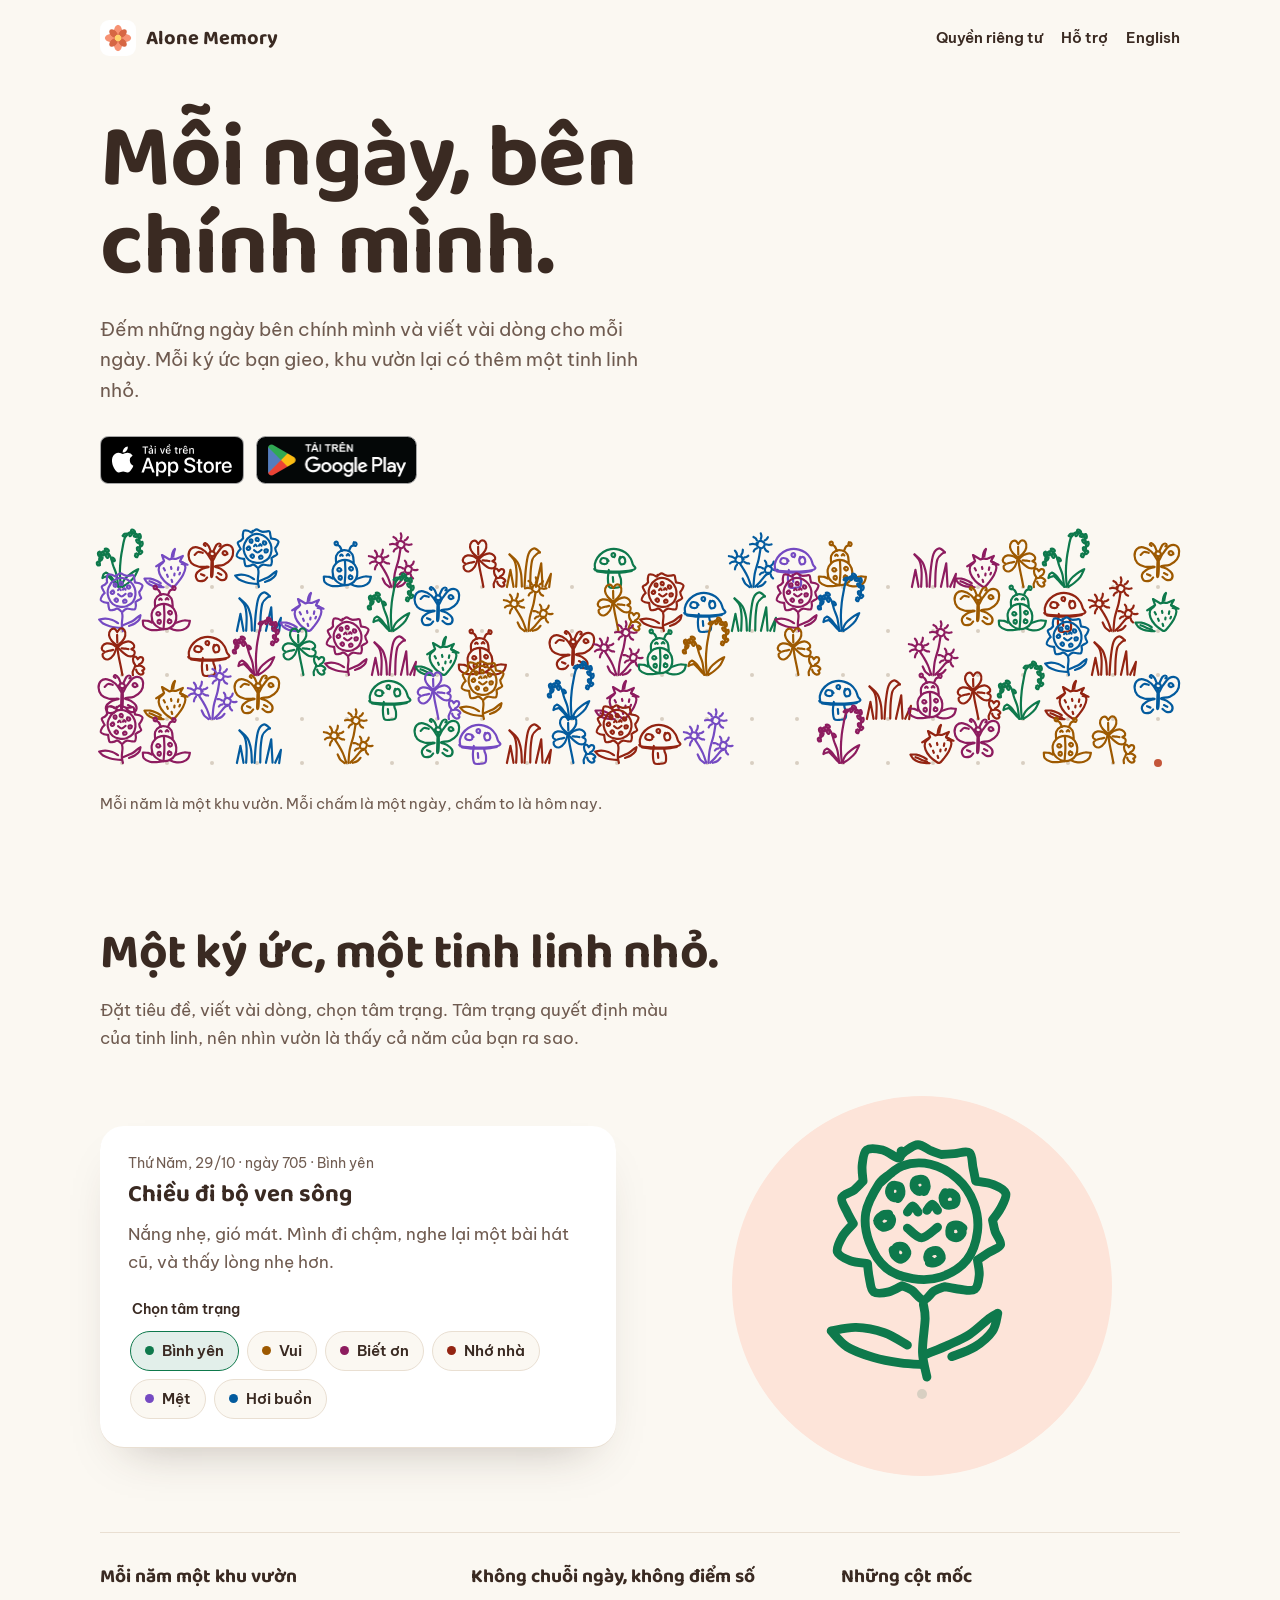
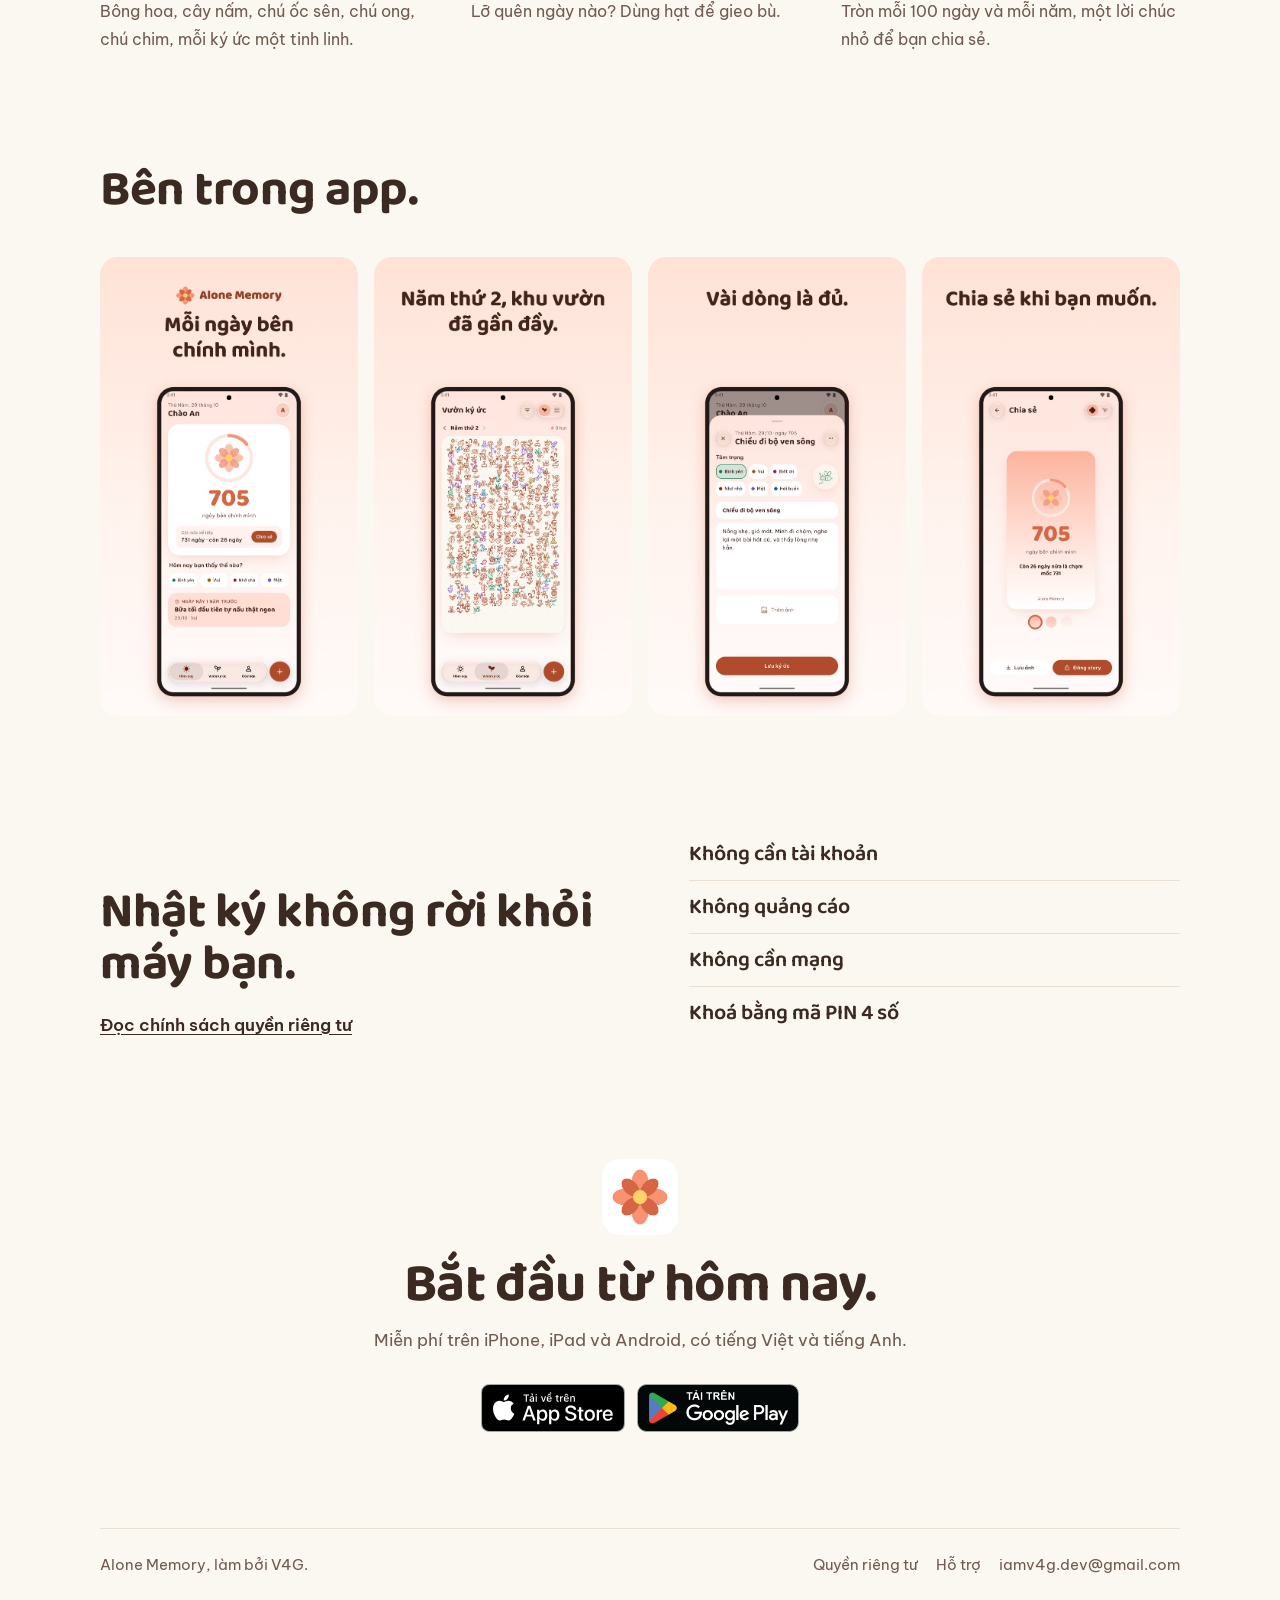
==== commit 154cc5a0: "Deploy 93148dd" ====
--- a/vi/index.html
+++ b/vi/index.html
@@ -14,6 +14,7 @@
     <meta property="og:title" content="Alone Memory"/>
     <meta property="og:description" content="Đếm ngày bên chính mình, viết vài dòng mỗi ngày, ngắm vườn ký ức lớn dần."/>
     <meta property="og:image" content="https://alonememory.v4g.space/assets/feature-vi.jpg"/>
+    <meta name="apple-itunes-app" content="app-id=6829212079"/>
     <!--/-->
     <script src="/main.client.dart.js" defer></script>
   </head>
@@ -178,6 +179,7 @@
           Đếm những ngày bên chính mình và viết vài dòng cho mỗi ngày. Mỗi ký ức bạn gieo, khu vườn lại có thêm một tinh linh nhỏ.
         </p>
         <div class="badges">
+          <a class="badge" href="https://apps.apple.com/vn/app/id6829212079"><img alt="Tải về trên App Store" src="/assets/appstore-vi.svg"/></a>
           <a class="badge play play-vi" href="https://play.google.com/store/apps/details?id=com.pvv.beenalonememory&amp;hl=vi"><img alt="Tải nội dung trên Google Play" src="/assets/play-vi-mark.png"/></a>
         </div>
         <!--@garden data={"lang":"vi"}-->
@@ -243,8 +245,9 @@
       <section class="wrap closing">
         <img class="icon" alt src="/assets/icon.png"/>
         <h2>Bắt đầu từ hôm nay.</h2>
-        <p>Miễn phí trên Android, có tiếng Việt và tiếng Anh. Sắp có trên iPhone và iPad.</p>
+        <p>Miễn phí trên iPhone, iPad và Android, có tiếng Việt và tiếng Anh.</p>
         <div class="badges">
+          <a class="badge" href="https://apps.apple.com/vn/app/id6829212079"><img alt="Tải về trên App Store" src="/assets/appstore-vi.svg"/></a>
           <a class="badge play play-vi" href="https://play.google.com/store/apps/details?id=com.pvv.beenalonememory&amp;hl=vi"><img alt="Tải nội dung trên Google Play" src="/assets/play-vi-mark.png"/></a>
         </div>
       </section>
